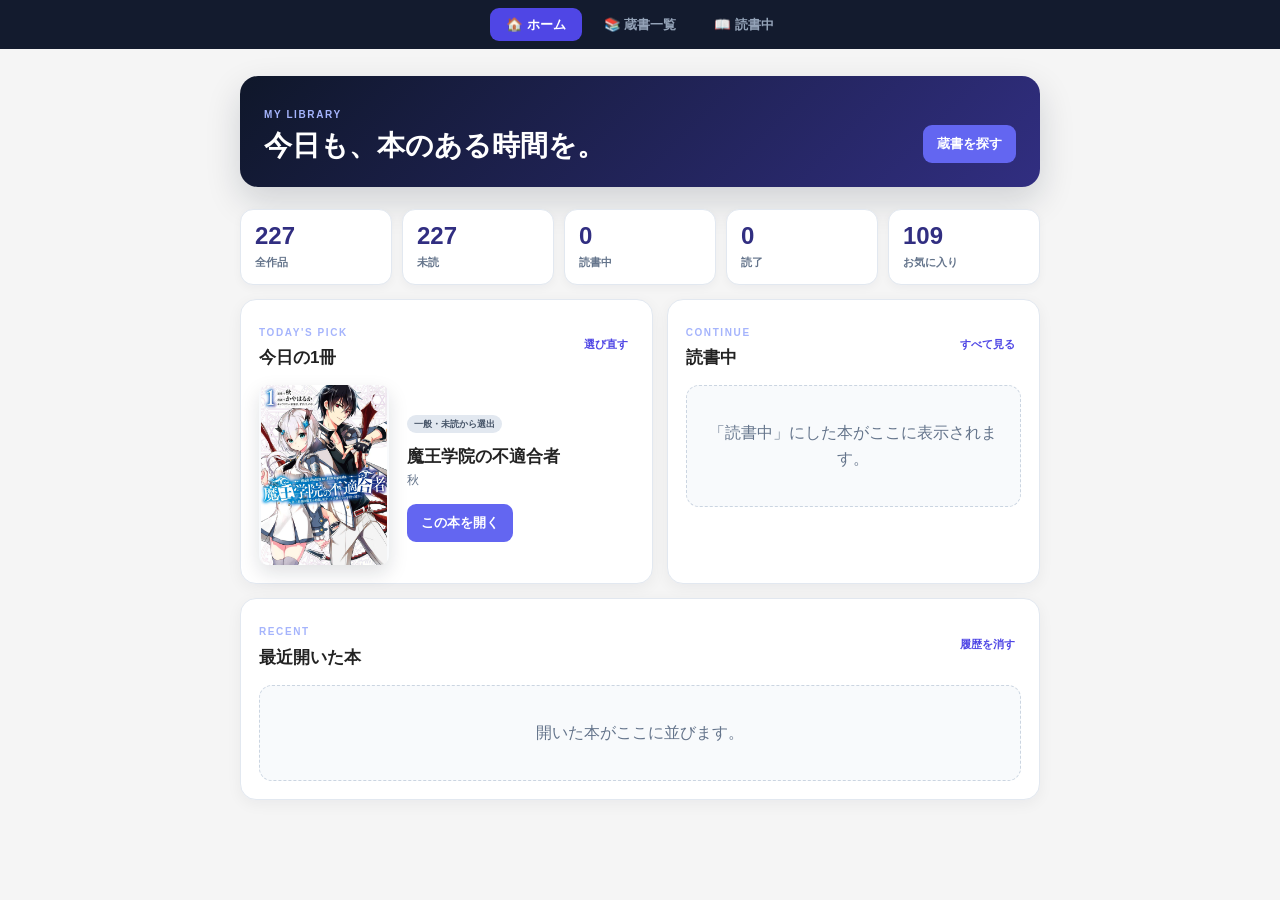
==== index.html @ 9165933e "2026年8月25日 17:43" ====
<!DOCTYPE html>
<html lang="ja">
<head>
    <meta charset="UTF-8">
    <meta name="viewport" content="width=device-width, initial-scale=1.0">
    <title>書籍マネージャー</title>
    
    <link rel="stylesheet" href="style.css?v=3.0.2">
    <script src="script.js?v=3.0.1" defer></script>
    
    <style>
        /* 詳細画面が表示されているときは、検索ボタンを隠す */
        /* 詳細画面が表示されている時はボタンを隠す */
        #detail-view[style*="display: block"] ~ #btn-trigger-search {
            display: none !important;
        }

        /* 手動開閉用のヘッダースタイル */
        #main-header {
            position: sticky;
            top: 0;
            z-index: 100;
            transition: transform 0.3s ease, opacity 0.3s ease;
            transform: translateY(0);
            opacity: 1;
        }
        #main-header.panel-hide {
            transform: translateY(-100%);
            opacity: 0;
            pointer-events: none;
        }

        /* 検索を開くための浮遊ボタン */
        #btn-trigger-search {
            position: fixed;
            bottom: 25px;
            right: 25px;
            z-index: 999;
            background: #4f46e5;
            color: white;
            border: none;
            padding: 12px 20px;
            border-radius: 30px;
            box-shadow: 0 4px 15px rgba(0, 0, 0, 0.2);
            cursor: pointer;
            font-weight: bold;
            font-size: 14px;
            display: flex;
            align-items: center;
            gap: 6px;
            transition: background 0.2s, transform 0.2s;
        }
        #btn-trigger-search:hover {
            background: #4338ca;
            transform: scale(1.05);
        }

        .header-toggle-btn {
            background: #334155;
            color: #fff;
            border: none;
            padding: 6px 12px;
            border-radius: 6px;
            cursor: pointer;
            font-size: 13px;
            font-weight: bold;
            height: 32px;
            box-sizing: border-box;
        }
        .header-toggle-btn:hover {
            background: #475569;
        }

        .card-content {
            display: flex;
            align-items: center;
            width: 100%;
            gap: 8px;
        }
        .fav-star-container {
            display: flex;
            align-items: center;
            justify-content: center;
            min-width: 32px;
        }
        .edit-controls-right {
            display: flex;
            flex-direction: column;
            gap: 4px;
            margin-left: auto;
            padding-left: 8px;
        }
        .order-btn {
            background: #4b5563;
            color: white;
            border: none;
            border-radius: 4px;
            width: 32px;
            height: 32px;
            font-size: 12px;
            cursor: pointer;
            display: flex;
            align-items: center;
            justify-content: center;
        }
        .vol-btn {
            background: #4f46e5;
            color: white;
            border: none;
            border-radius: 4px;
            width: 28px;
            height: 28px;
            font-weight: bold;
            cursor: pointer;
            font-size: 16px;
        }

        .edit-form-container {
            background: #f8fafc;
            border: 1px solid #e2e8f0;
            padding: 15px;
            border-radius: 8px;
            margin-top: 15px;
            display: flex;
            flex-direction: column;
            gap: 10px;
        }
        .edit-form-container label {
            font-size: 13px;
            font-weight: bold;
            color: #334155;
        }
        .edit-form-container input, .edit-form-container textarea {
            width: 100%;
            padding: 8px;
            border: 1px solid #cbd5e1;
            border-radius: 6px;
            box-sizing: border-box;
        }
        .edit-form-btns {
            display: flex;
            gap: 10px;
            margin-top: 5px;
        }

        /* メインモード切り替えタブのスタイル（4種類並ぶため最大幅を550pxに拡張） */
        .mode-tab-container {
            display: flex;
            background: #1e293b;
            padding: 3px;
            border-radius: 6px;
            margin-bottom: 12px;
            border: 1px solid #334155;
            max-width: 550px;
            margin-left: auto;
            margin-right: auto;
            gap: 2px;
        }
        .mode-tab-btn {
            flex: 1;
            background: transparent;
            color: #94a3b8;
            border: none;
            padding: 8px 4px;
            border-radius: 4px;
            cursor: pointer;
            font-weight: bold;
            font-size: 12px;
            transition: all 0.2s;
            text-align: center;
            white-space: nowrap;
        }
        .mode-tab-btn.active-all {
            background: #6366f1; /* ✨ 全作品（インディゴ） */
            color: white;
        }

        .mode-tab-btn.active-normal {
            background: #4f46e5;
            color: white;
        }
        .mode-tab-btn.active-syosetu {
            background: #0284c7;
            color: white;
        }
        .mode-tab-btn.active-web {
            background: #16a34a;
            color: white;
        }
        .mode-tab-btn.active-r18 {
            background: #e11d48;
            color: white;
        }

        /* 見出し（タイトル）サイズを少し抑える微調整 */
        .book-title {
            font-size: 15px !important;
            font-weight: bold;
            color: #1e293b;
            margin-bottom: 2px;
        }
        .mini-title {
            font-size: 11.5px !important;
        }
        .compact-filters {
            display: flex;
            flex-wrap: wrap; /* 画面幅が狭い場合は自動で折り返します */
            gap: 6px;
            margin-bottom: 10px;
        }

        .filter-btn {
            background: #e2e8f0;
            color: #475569;
            padding: 5px 10px;
            border-radius: 6px;
            font-size: 12px;
            cursor: pointer;
            white-space: nowrap;
            display: flex;
            align-items: center;
            transition: all 0.2s;
            font-weight: bold;
        }

        .filter-btn input {
            display: none; /* 元のチェックボックスを隠す */
        }

        /* チェックされた時の色 */
        .filter-btn:has(input:checked) {
            background: #4f46e5;
            color: white;
        }

        /* ホバー時の反応 */
        .filter-btn:hover {
            background: #cbd5e1;
        }
        .filter-btn:has(input:checked):hover {
            background: #4338ca;
        }



    </style>
</head>
<body>

<nav id="app-nav" class="app-nav" aria-label="メインメニュー">
    <button type="button" data-page="home" onclick="navigateApp('home')">🏠 ホーム</button>
    <button type="button" data-page="library" onclick="navigateApp('library')">📚 蔵書一覧</button>
    <button type="button" data-page="reading" onclick="navigateApp('reading')">📖 読書中</button>
</nav>

<button id="btn-trigger-search" onclick="toggleHeaderPanel()" style="display: none;">
    🔍 検索・フィルタを開く
</button>

<header id="main-header">
    <div class="header-topline">
        <h1>📚 書籍マネージャー</h1>
        <div class="header-actions">
            <button id="logout-btn" onclick="logoutR18()" style="display:none;">ログアウト</button>
            <button class="header-toggle-btn" onclick="toggleHeaderPanel()" aria-label="検索欄を隠す">▲</button>
        </div>
    </div>

    <div class="mode-tab-container" id="mode-tabs" aria-label="本の種類">
        <button class="mode-tab-btn active-all" id="tab-mode-all" onclick="switchContentMode('all')">🌐 全件</button>
        <button class="mode-tab-btn" id="tab-mode-normal" onclick="switchContentMode('normal')">📗 通常</button>
        <button class="mode-tab-btn" id="tab-mode-syosetu" onclick="switchContentMode('syosetu')">📘 小説</button>
        <button class="mode-tab-btn" id="tab-mode-web" onclick="switchContentMode('web')">📙 Web</button>
        <button class="mode-tab-btn" id="tab-mode-r18" onclick="switchContentMode('r18')" style="display:none;">🔞 R18</button>
    </div>

    <div class="search-toolbar">
        <div class="search-box-wrap">
            <span aria-hidden="true">🔎</span>
            <input type="search" id="search" placeholder="タイトル・作者・出版社・ジャンルで検索" autocomplete="off">
            <button id="clear-search" type="button" onclick="clearSearchKeyword()" aria-label="検索語を消す">×</button>
        </div>
        <button id="advanced-toggle" class="advanced-toggle" type="button" onclick="toggleAdvancedFilters()" aria-expanded="false" aria-controls="advanced-filters">詳細検索 <span>⌄</span></button>
    </div>

    <div id="active-filter-chips" class="active-filter-chips" aria-live="polite"></div>

    <section id="advanced-filters" class="advanced-filters" hidden>
        <div class="filter-grid">
            <fieldset>
                <legend>出版社 <span class="legend-note">複数選択可</span></legend>
                <div id="publisher-options" class="checkbox-options"></div>
            </fieldset>
            <fieldset>
                <legend>ジャンル <span class="legend-note">複数選択可</span></legend>
                <div class="logic-switch" role="group" aria-label="ジャンル条件">
                    <button type="button" class="active" data-genre-logic="or">いずれか</button>
                    <button type="button" data-genre-logic="and">すべて</button>
                </div>
                <div id="genre-options" class="checkbox-options"></div>
            </fieldset>
            <fieldset>
                <legend>除外する作品</legend>
                <div class="checkbox-options compact">
                    <label><input type="checkbox" id="exclude-depress">鬱</label>
                    <label><input type="checkbox" id="exclude-short">短編・読切</label>
                    <label><input type="checkbox" id="exclude-unfinished">未完・未完結</label>
                </div>
            </fieldset>
            <fieldset>
                <legend>読書状態</legend>
                <div class="segmented" id="read-status-filter" role="group" aria-label="読書状態">
                    <button type="button" class="active" data-status="all">すべて</button>
                    <button type="button" data-status="unread">未読</button>
                    <button type="button" data-status="reading">読書中</button>
                    <button type="button" data-status="finished">読了</button>
                </div>
            </fieldset>
            <fieldset>
                <legend>その他</legend>
                <div class="checkbox-options compact">
                    <label><input type="checkbox" id="favorite-only">お気に入りのみ</label>
                    <label><input type="checkbox" id="pdf-only">本文あり</label>
                    <label><input type="checkbox" id="info-only">作品URLあり</label>
                    <label><input type="checkbox" id="complete-only">全巻所持</label>
                    <label><input type="checkbox" id="search-summary">あらすじも検索</label>
                </div>
            </fieldset>
            <fieldset>
                <legend>並び替え</legend>
                <select id="sortFilter">
                    <option value="default">標準</option>
                    <option value="title">作品名順</option>
                    <option value="author">作者順</option>
                    <option value="favorite">お気に入り順</option>
                    <option value="progress">収集率が高い順</option>
                    <option value="progress-asc">収集率が低い順</option>
                    <option value="volumes">巻数が多い順</option>
                </select>
            </fieldset>
        </div>
        <div class="advanced-footer">
            <button type="button" class="reset-filter-btn" onclick="resetAdvancedFilters()">条件をリセット</button>
            <div class="view-mode-btns">
                <button onclick="changeMainView('list')" id="btn-list-view" class="active">一覧</button>
                <button onclick="changeMainView('slide')" id="btn-slide-view">スライド</button>
                <button onclick="changeMainView('grid')" id="btn-grid-view">表紙</button>
            </div>
            <label id="edit-mode-label"><input type="checkbox" id="editModeToggle" onchange="toggleEditModeUi()"> 🛠️ 編集</label>
        </div>
        <div class="admin-link-row"><a href="#admin" id="link-admin-view">⚙️ 新規書籍の追加・エクスポート</a></div>
    </section>
</header>

<main>
    <section id="home-view" class="app-page" style="display:none;">
        <div class="page-heading">
            <div><span class="eyebrow">MY LIBRARY</span><h2>今日も、本のある時間を。</h2></div>
            <button type="button" class="primary-btn" onclick="navigateApp('library')">蔵書を探す</button>
        </div>
        <div id="dashboard-stats" class="dashboard-stats"></div>
        <div class="home-grid">
            <section class="home-panel daily-panel">
                <div class="section-heading"><div><span class="eyebrow">TODAY'S PICK</span><h3>今日の1冊</h3></div><button type="button" onclick="rerollDailyPick()">選び直す</button></div>
                <div id="daily-pick-scope" class="daily-pick-scope" hidden>
                    <button type="button" data-daily-scope="general" onclick="setDailyPickScope('general')">一般</button>
                    <button type="button" data-daily-scope="r18" onclick="setDailyPickScope('r18')">R18</button>
                </div>
                <div id="daily-pick"></div>
            </section>
            <section class="home-panel">
                <div class="section-heading"><div><span class="eyebrow">CONTINUE</span><h3>読書中</h3></div><button type="button" onclick="navigateApp('reading')">すべて見る</button></div>
                <div id="home-reading-list" class="home-book-list"></div>
            </section>
        </div>
        <section class="home-panel recent-panel">
            <div class="section-heading"><div><span class="eyebrow">RECENT</span><h3>最近開いた本</h3></div><button type="button" onclick="clearRecentBooks()">履歴を消す</button></div>
            <div id="recent-books" class="recent-books"></div>
        </section>
    </section>

    <section id="reading-view" class="app-page" style="display:none;">
        <div class="page-heading">
            <div><span class="eyebrow">NOW READING</span><h2>読書中の本</h2><p>続きを読みたい作品をまとめています。</p></div>
            <button type="button" class="secondary-btn" onclick="navigateApp('library')">蔵書一覧へ</button>
        </div>
        <div id="reading-page-list" class="reading-page-list"></div>
    </section>

    <div id="list-view">
        <div id="summary"></div>
        <div id="book-list"></div>
    </div>

    <div id="slide-view" style="display: none;">
        <div id="genre-rows-container"></div>
    </div>

    <div id="grid-view" style="display: none;">
        <div id="book-grid" class="book-grid"></div>
    </div>

    <div id="detail-view" style="display: none;">
        <button class="back-btn" onclick="goBack()">← 一覧に戻る</button>
        <div id="detail-content"></div>
    </div>

    <div id="admin-view" style="display: none; background: #fff; padding: 25px; border-radius: 15px; box-shadow: 0 4px 15px rgba(0,0,0,0.05); margin-top: 10px; color: #222;">
        <button class="back-btn" onclick="goBack()">← マネージャーに戻る</button>
        
        <h2 style="margin-top: 10px; font-size: 20px; border-bottom: 2px solid #4f46e5; padding-bottom: 8px;">⚙️ ローカルデータ管理・エクスポート</h2>
        
        <div style="background: #eef2ff; border: 1px solid #c7d2fe; padding: 15px; border-radius: 8px; margin-bottom: 25px; font-size: 14px;">
            <h3 style="margin: 0 0 10px 0; font-size: 15px; color: #4f46e5;">📋 GitHubへの反映手順</h3>
            <p style="margin: 0 0 12px 0; color: #374151; line-height: 1.4;">
                ここで追加・並び替えた最新データをGitHubに保存します。<br>
                下のボタンを押して、最新の JSON ファイルを直接ダウンロードするか、クリップボードにコピーしてください。
            </p>
            <button type="button" onclick="downloadJsonFile()" style="padding: 10px 16px; background: #10b981; color: white; border: none; border-radius: 6px; font-weight: bold; cursor: pointer;">
                📥 最新の JSON をダウンロードする
            </button>
            <button type="button" onclick="copyJsonToClipboard()" style="padding: 10px 16px; background: #4f46e5; color: white; border: none; border-radius: 6px; font-weight: bold; cursor: pointer; margin-left: 10px;">
                📋 テキストとして一発コピーする
            </button>
            <button type="button" onclick="clearLocalChanges()" style="padding: 10px 16px; background: #ef4444; color: white; border: none; border-radius: 6px; font-weight: bold; cursor: pointer; margin-left:10px;">
                ⚠️ ローカルの変更をリセット
            </button>
        </div>

        <h3 style="font-size: 16px; margin-bottom: 12px; color: #1e293b;">📝 新しい作品の追加</h3>
        <form id="add-book-form" style="display: flex; flex-direction: column; gap: 12px; max-width: 500px;">
            <div>
                <label style="display:block; font-size:13px; font-weight:bold; margin-bottom:4px;">タイトル *</label>
                <input type="text" id="new-title" required style="width:100%; padding:8px; border:1px solid #cbd5e1; border-radius:6px; box-sizing: border-box;">
            </div>
            <div style="display: flex; gap: 10px;">
                <div style="flex: 1;">
                    <label style="display:block; font-size:13px; font-weight:bold; margin-bottom:4px;">作者</label>
                    <input type="text" id="new-author" style="width:100%; padding:8px; border:1px solid #cbd5e1; border-radius:6px; box-sizing: border-box;">
                </div>
                <div style="flex: 1;">
                    <label style="display:block; font-size:13px; font-weight:bold; margin-bottom:4px;">イラストレーター</label>
                    <input type="text" id="new-illustrator" style="width:100%; padding:8px; border:1px solid #cbd5e1; border-radius:6px; box-sizing: border-box;">
                </div>
            </div>
            <div style="display: flex; gap: 10px;">
                <div style="flex: 1;">
                    <label style="display:block; font-size:13px; font-weight:bold; margin-bottom:4px;">レーベル・出版社</label>
                    <input type="text" id="new-publisher" placeholder="例: カクヨム, 新潮社, 集英社" style="width:100%; padding:8px; border:1px solid #cbd5e1; border-radius:6px; box-sizing: border-box;">
                </div>
                <div style="flex: 1;">
                    <label style="display:block; font-size:13px; font-weight:bold; margin-bottom:4px;">ジャンル (スラッシュ区切り)</label>
                    <input type="text" id="new-genre" placeholder="例: 推理/小説" style="width:100%; padding:8px; border:1px solid #cbd5e1; border-radius:6px; box-sizing: border-box;">
                </div>
            </div>
            <div style="display: flex; gap: 10px;">
                <div style="flex: 1;">
                    <label style="display:block; font-size:13px; font-weight:bold; margin-bottom:4px;">既刊・所持巻数 (カンマ区切り)</label>
                    <input type="text" id="new-owned" placeholder="例: 1, 2, 3" style="width:100%; padding:8px; border:1px solid #cbd5e1; border-radius:6px; box-sizing: border-box;">
                </div>
                <div style="flex: 1;">
                    <label style="display:block; font-size:13px; font-weight:bold; margin-bottom:4px;">総巻数</label>
                    <input type="number" id="new-total" value="1" min="1" style="width:100%; padding:8px; border:1px solid #cbd5e1; border-radius:6px; box-sizing: border-box;">
                </div>
            </div>
            <div>
                <label style="display:block; font-size:13px; font-weight:bold; margin-bottom:4px;">画像ファイルパス</label>
                <input type="text" id="new-image" placeholder="例: images/cover.jpg" style="width:100%; padding:8px; border:1px solid #cbd5e1; border-radius:6px; box-sizing: border-box;">
            </div>
            <div>
                <label style="display:block; font-size:13px; font-weight:bold; margin-bottom:4px;">あらすじ</label>
                <textarea id="new-summary" rows="3" style="width:100%; padding:8px; border:1px solid #cbd5e1; border-radius:6px; font-family:sans-serif; box-sizing: border-box;"></textarea>
            </div>
            <div>
                <label style="display:block; font-size:13px; font-weight:bold; margin-bottom:4px;">PDF/TXTのURLパス</label>
                <input type="text" id="new-pdf" placeholder="例: pdfs/filename.txt" style="width:100%; padding:8px; border:1px solid #cbd5e1; border-radius:6px; box-sizing: border-box;">
            </div>
            <div>
                <label style="display:block; font-size:13px; font-weight:bold; margin-bottom:4px;">作品の公式URL</label>
                <input type="text" id="new-info" placeholder="例: https://..." style="width:100%; padding:8px; border:1px solid #cbd5e1; border-radius:6px; box-sizing: border-box;">
            </div>
            
            <div style="display: flex; gap: 20px; margin: 5px 0;">
                <label style="display: flex; align-items: center; gap: 6px; cursor: pointer;">
                    <input type="checkbox" id="new-depress"> 鬱展開属性を付与
                </label>
                <label style="display: flex; align-items: center; gap: 6px; cursor: pointer;">
                    <input type="checkbox" id="new-favorite"> 最初からお気に入りに登録
                </label>
            </div>

            <button type="button" onclick="addNewBookLocal()" style="padding: 12px; background: #10b981; color: white; border: none; border-radius: 8px; font-weight: bold; cursor: pointer;">
                ➕ このブラウザのリストに直接追加する
            </button>
        </form>
    </div>
</main>

</body>
</html>
---- style.css ----
/* ============================================================
   基本設定・レイアウト
   ============================================================ */
body { 
    margin: 0; 
    font-family: sans-serif; 
    background: #f5f5f5; 
    color: #222; 
    line-height: 1.6; 
}

main { 
    max-width: 800px; 
    margin: auto; 
    padding: 15px; 
}

/* ============================================================
   ヘッダー・ナビゲーション
   ============================================================ */
header { 
    background: #222; 
    color: #fff; 
    padding: 20px 15px; 
    text-align: center; 
    position: sticky; 
    top: 0; 
    z-index: 100; 
    box-shadow: 0 2px 10px rgba(0,0,0,0.3);
}

header h1 { 
    font-size: 20px; 
    margin: 0 0 15px 0; 
}

#search {
    width: 95%;
    max-width: 420px;
    padding: 12px;
    border-radius: 8px;
    border: none;
    font-size: 16px; 
    margin-bottom: 15px;
}

.header-controls {
    display: flex;
    justify-content: space-between;
    align-items: center;
    max-width: 500px;
    margin: 0 auto 15px auto;
}

.safe-mode-area {
    display: flex;
    align-items: center;
}

.safe-mode-area label {
    cursor: pointer;
    background: #333;
    padding: 5px 12px;
    border-radius: 20px;
    border: 1px solid #444;
    display: flex;
    align-items: center;
    gap: 8px;
    font-size: 12px;
    transition: background 0.2s;
}

.view-mode-btns {
    display: flex;
    gap: 5px;
}

.view-mode-btns button {
    background: #444;
    color: #ccc;
    border: none;
    padding: 6px 12px;
    border-radius: 4px;
    cursor: pointer;
    font-size: 12px;
}

.view-mode-btns button.active {
    background: #4f46e5;
    color: #fff;
}

/* フィルター群 */
.select-row {
    display: flex;
    flex-wrap: wrap;
    justify-content: center;
    gap: 8px;
    max-width: 500px;
    margin: 0 auto;
}

.select-row select { 
    padding: 8px 10px; 
    border-radius: 6px; 
    border: none; 
    font-size: 13px; 
    background: #fff;
    color: #222;
    flex: 1 1 30%; 
    min-width: 100px;
}

/* ============================================================
   一覧カード表示（List View）
   ============================================================ */
.book-card { 
    background: #fff; 
    border-radius: 12px; 
    padding: 15px; 
    margin-bottom: 15px; 
    box-shadow: 0 2px 5px rgba(0,0,0,0.08); 
    cursor: pointer; 
}

.card-content { 
    display: flex; 
    gap: 15px; 
    align-items: flex-start; 
    width: 100%;
}

.vol-text {
    font-size: 10px !important; /* ここでサイズを小さく調整してください */
    color: #666 !important;
}

.book-cover { 
    width: 80px;         /* 幅を固定 */
    height: 110px;       /* 高さを固定 */
    object-fit: cover;   /* 画像が歪まないようにトリミング */
    border-radius: 4px; 
    background: #eee; 
    flex-shrink: 0;      /* ✨ これが重要：絶対に縮まないようにする */
    display: block;      /* 隙間対策 */
}

.book-info {
    flex: 1;             /* 残りのスペースを埋める */
    min-width: 0;        /* ✨ これが重要：親の幅を超えて中身が勝手に広がらないようにする */
    padding-left: 10px;
}

.meta { 
    font-size: 10px; 
    color: #666; 
}

.tag { 
    display: inline-block; 
    background: #eef2ff; 
    color: #4f46e5; 
    padding: 2px 8px; 
    border-radius: 6px; 
    font-size: 11px; 
    margin-top: 5px; 
}

.progress-container { 
    margin-top: 10px; 
}

.progress {
    width: 100%;           /* これが重要！親要素いっぱいに広げる */
    height: 8px;           /* バーの太さ */
    background-color: #e5e7eb; /* グレーの背景（未達成部分） */
    border-radius: 4px;
    overflow: hidden;      /* 中のバーがはみ出さないようにする */
    margin-top: 4px;
}

.bar {
    height: 100%;
    background-color: #4f46e5; /* 進捗の色（インディゴブルー） */
    transition: width 0.3s ease; /* 長さが変わる時に滑らかにする */
}
.progress-container {
    width: 100%;           /* コンテナ自体も横いっぱいに使う */
    margin-top: 8px;
}
/* ============================================================
   ジャンル別横スクロール表示（Simple View）
   ============================================================ */
/* ジャンルごとの行 */
.genre-row {
    margin-bottom: 25px;
}

/* ジャンル名のヘッダー：白背景にアクセント */
.genre-header {
    padding: 10px 15px;
}

.genre-header h3 { 
    margin: 0; 
    font-size: 18px; 
    font-weight: bold;
    color: #111;
    border-left: 4px solid #4f46e5;
    padding-left: 10px;
}

/* 横スクロールを実現するコンテナ */
.horizontal-scroll {
    display: flex;
    overflow-x: auto;
    gap: 12px;
    padding: 5px 15px 15px 15px;
    scroll-behavior: smooth;
    -webkit-overflow-scrolling: touch;
}

/* スクロールバーのデザイン */
.horizontal-scroll::-webkit-scrollbar { height: 4px; }
.horizontal-scroll::-webkit-scrollbar-thumb { background: #e0e0e0; border-radius: 10px; }

/* 作品カード */
.mini-card {
    flex: 0 0 100px;
    cursor: pointer;
}

.mini-card img {
    width: 100%;
    aspect-ratio: 3 / 4;
    object-fit: contain;
    border-radius: 6px;
    box-shadow: 0 2px 5px rgba(0,0,0,0.1);
}


.mini-title {
    font-size: 11px;
    margin-top: 6px;
    color: #333;
    display: -webkit-box;
    -webkit-box-orient: vertical;
    -webkit-line-clamp: 2; /* 2行で省略 */
    line-clamp: 2;
    overflow: hidden;
}
/* ============================================================
   詳細表示（Detail View）
   ============================================================ */
.detail-container { 
    display: flex; 
    gap: 25px; 
    background: #fff; 
    padding: 25px; 
    border-radius: 15px; 
}

.detail-cover { 
    width: 100%; 
    max-width: 240px; 
    /* 240:340 の比率をあらかじめ確保する */
    aspect-ratio: 240 / 340; 
    object-fit: cover; /* または contain */
    border-radius: 8px; 
    box-shadow: 0 8px 20px rgba(0,0,0,0.15);
    background-color: #f3f4f6; /* 読み込み中にグレーを表示 */
}

.summary-section {
    margin: 20px 0;
    padding: 15px;
    background: #fcfcfc;
    border-left: 4px solid #4f46e5;
}

.back-btn { 
    padding: 10px 20px; 
    margin-bottom: 20px; 
    cursor: pointer; 
    border-radius: 8px; 
    border: 1px solid #ddd; 
    background: #fff; 
}

/* ============================================================
   スマホ対応（Media Queries）
   ============================================================ */
@media (max-width: 600px) {
    .header-controls { 
        flex-direction: column; 
        gap: 10px; 
    }
    
    .select-row select { 
        flex: 1 1 45%; 
    }
    
    #sortFilter { 
        flex: 1 1 100%; 
        margin-top: 8px; 
    }

    .detail-container { 
        flex-direction: column; 
        align-items: center; 
        text-align: center; 
    }

    .slide-header { 
        height: 160px; 
    }

    .mini-card {
        flex: 0 0 90px;
    }
}

/* allモード時に編集系ボタンを無効化するスタイル */
body.all-mode .edit-controls-right,
body.all-mode .vol-btn {
    pointer-events: none;
    opacity: 0.5;
    cursor: not-allowed;
}

/* 編集モードトグルボタンの無効化（allモード時） */
body.all-mode #edit-mode-label {
    opacity: 0.3;
    pointer-events: none;
    filter: grayscale(1);
}

/* R18タブをデフォルトで隠す */
#tab-mode-r18 {
    display: none;
}




.header-controls {
    display: flex;
    justify-content: center;
    align-items: center;
    gap: 40px; /* この値で2つの間隔を調整 */
    margin: 10px auto;
    width: fit-content; /* ←これが重要 */
}

.compact-filters {
    display: flex;
    gap: 6px;
    margin: 0;
}

.view-mode-btns {
    display: flex;
    gap: 5px;
    margin-left: 0;
}

.detail-title {
    font-size: 14px !important;
}
.summary-text {
    font-size: 12px !important;
}

/* ============================================================
   検索UI v2
   ============================================================ */
:root {
    --ink: #f8fafc;
    --muted: #94a3b8;
    --panel: #111827;
    --panel-2: #1e293b;
    --accent: #6366f1;
    --accent-soft: #e0e7ff;
}

#main-header {
    padding: 10px 16px 12px;
    text-align: left;
    background: rgba(15, 23, 42, .97);
    backdrop-filter: blur(12px);
}

.header-topline, .search-toolbar, .advanced-filters, #active-filter-chips {
    max-width: 900px;
    margin-left: auto;
    margin-right: auto;
}

.header-topline { display:flex; justify-content:space-between; align-items:center; margin-bottom:8px; }
.header-topline h1 { margin:0; font-size:17px; }
.header-actions { display:flex; gap:6px; }
.header-actions button { color:#fff; background:#334155; border:0; border-radius:7px; padding:7px 10px; cursor:pointer; }

.mode-tab-container { max-width:900px; margin-bottom:8px; }
.search-toolbar { display:grid; grid-template-columns:minmax(0, 1fr) auto; gap:8px; }
.search-box-wrap { display:flex; align-items:center; gap:8px; background:#fff; color:#64748b; border-radius:10px; padding:0 10px; box-shadow:0 0 0 1px rgba(255,255,255,.08); }
.search-box-wrap:focus-within { box-shadow:0 0 0 3px rgba(99,102,241,.45); }
.search-box-wrap #search { width:100%; max-width:none; margin:0; padding:10px 0; border:0; border-radius:0; outline:0; font-size:15px; }
#clear-search { border:0; background:transparent; color:#64748b; font-size:20px; cursor:pointer; padding:3px 6px; }
.advanced-toggle { border:1px solid #475569; color:#e2e8f0; background:#1e293b; border-radius:10px; padding:0 14px; font-weight:700; cursor:pointer; white-space:nowrap; }
.advanced-toggle span { display:inline-block; transition:transform .2s; }
.advanced-toggle.open span { transform:rotate(180deg); }

.advanced-filters { margin-top:10px; padding:14px; border:1px solid #334155; border-radius:12px; background:#0f172a; }
.advanced-filters[hidden] { display:none; }
.filter-grid { display:grid; grid-template-columns:repeat(3, minmax(0,1fr)); gap:10px; }
.filter-grid fieldset { min-width:0; margin:0; border:1px solid #334155; border-radius:10px; padding:10px; background:#111827; }
.filter-grid legend { padding:0 5px; font-size:13px; font-weight:800; color:#f8fafc; }
.legend-note { color:#94a3b8; font-size:10px; font-weight:400; }
.checkbox-options { display:flex; flex-wrap:wrap; gap:6px; max-height:122px; overflow:auto; padding:2px; }
.checkbox-options label { display:flex; align-items:center; gap:5px; padding:5px 8px; background:#1e293b; border:1px solid #334155; border-radius:7px; color:#cbd5e1; font-size:11px; cursor:pointer; }
.checkbox-options label:has(input:checked) { color:#fff; background:#4f46e5; border-color:#818cf8; }
.checkbox-options input { accent-color:#818cf8; }
.checkbox-options.compact { max-height:none; }
.logic-switch, .segmented { display:flex; gap:3px; margin:0 0 8px; padding:3px; border-radius:8px; background:#1e293b; }
.logic-switch button, .segmented button { flex:1; border:0; border-radius:6px; padding:6px 8px; color:#94a3b8; background:transparent; font-size:11px; font-weight:700; cursor:pointer; white-space:nowrap; }
.logic-switch button.active, .segmented button.active { color:#fff; background:#6366f1; }
.filter-grid select { width:100%; padding:9px; border:1px solid #475569; border-radius:8px; background:#fff; }
.advanced-footer { display:flex; align-items:center; gap:10px; margin-top:12px; }
.reset-filter-btn { border:1px solid #475569; color:#cbd5e1; background:transparent; border-radius:8px; padding:8px 11px; cursor:pointer; }
.advanced-footer .view-mode-btns { margin-left:auto; }
#edit-mode-label { display:inline-flex; align-items:center; height:34px; padding:0 10px; border:1px solid #475569; border-radius:7px; color:#cbd5e1; font-size:12px; cursor:pointer; }
.admin-link-row { text-align:right; margin-top:10px; font-size:12px; }
.admin-link-row a { color:#a5b4fc; text-decoration:none; font-weight:700; }

.active-filter-chips { display:flex; flex-wrap:wrap; gap:5px; margin-top:7px; }
.active-filter-chips:empty { display:none; }
.active-filter-chips button { border:1px solid #818cf8; border-radius:999px; padding:3px 8px; color:#e0e7ff; background:#312e81; font-size:10px; cursor:pointer; }

.reading-status-card { margin-top:16px; padding:12px; background:#f8fafc; border:1px solid #e2e8f0; border-radius:10px; }
.reading-status-card .segmented { margin:8px 0 5px; }
.reading-status-card small { color:#64748b; }
.related-editions { margin-top:15px; padding:18px; border-radius:12px; background:#fff; }
.related-editions:empty { display:none; }
.related-editions h3 { margin:0 0 2px; font-size:16px; }
.related-editions > p { margin:0 0 10px; color:#64748b; font-size:12px; }
.related-edition-list { display:grid; gap:7px; }
.related-edition-list button { display:flex; flex-direction:column; align-items:flex-start; gap:2px; padding:10px 12px; border:1px solid #c7d2fe; border-radius:8px; background:#eef2ff; color:#1e293b; text-align:left; cursor:pointer; }
.related-edition-list button:hover { border-color:#6366f1; }
.related-edition-list span { font-size:11px; color:#64748b; }

@media (max-width: 760px) {
    #main-header { padding:8px 10px 10px; }
    .header-topline h1 { font-size:15px; }
    .mode-tab-btn { padding:7px 2px; font-size:10px; }
    .search-toolbar { grid-template-columns:minmax(0,1fr) auto; }
    .advanced-toggle { padding:0 10px; font-size:12px; }
    .advanced-filters { max-height:calc(100dvh - 205px); overflow-y:auto; overscroll-behavior:contain; }
    .filter-grid { grid-template-columns:1fr; }
    .checkbox-options { max-height:104px; }
    .advanced-footer { flex-wrap:wrap; }
    .advanced-footer .view-mode-btns { margin-left:0; }
    .admin-link-row { text-align:left; }
}

/* ============================================================
   ライブラリ・ホーム v3
   ============================================================ */
.app-nav {
    position: sticky;
    top: 0;
    z-index: 130;
    display: flex;
    justify-content: center;
    gap: 6px;
    height: 49px;
    box-sizing: border-box;
    padding: 8px 12px;
    background: rgba(15, 23, 42, .98);
    border-bottom: 0;
}
.app-nav button { border:0; border-radius:9px; padding:8px 16px; background:transparent; color:#94a3b8; font-weight:800; cursor:pointer; }
.app-nav button:hover, .app-nav button.active { color:#fff; background:#4f46e5; }
#main-header { top:49px !important; }

.app-page { max-width:1000px; margin:0 auto; }
.page-heading { display:flex; justify-content:space-between; align-items:flex-end; gap:20px; margin:12px 0 22px; padding:24px; border-radius:18px; color:#fff; background:linear-gradient(135deg,#0f172a,#312e81); box-shadow:0 14px 35px rgba(15,23,42,.16); }
.page-heading h2 { margin:2px 0 0; font-size:28px; line-height:1.25; }
.page-heading p { margin:6px 0 0; color:#cbd5e1; font-size:13px; }
.eyebrow { color:#a5b4fc; font-size:10px; font-weight:900; letter-spacing:.16em; }
.primary-btn, .secondary-btn, .empty-state button { border:0; border-radius:9px; padding:10px 14px; font-weight:800; cursor:pointer; }
.primary-btn { color:#fff; background:#6366f1; }
.secondary-btn { color:#1e293b; background:#fff; }

.dashboard-stats { display:grid; grid-template-columns:repeat(5,1fr); gap:10px; margin-bottom:14px; }
.dashboard-stats button { display:flex; flex-direction:column; align-items:flex-start; padding:14px; border:1px solid #e2e8f0; border-radius:13px; background:#fff; cursor:pointer; box-shadow:0 3px 10px rgba(15,23,42,.04); }
.dashboard-stats button:hover { transform:translateY(-2px); border-color:#a5b4fc; }
.dashboard-stats strong { font-size:24px; color:#312e81; line-height:1; }
.dashboard-stats span { margin-top:7px; color:#64748b; font-size:11px; font-weight:700; }

.home-grid { display:grid; grid-template-columns:1.05fr .95fr; gap:14px; }
.home-panel { padding:18px; border:1px solid #e2e8f0; border-radius:16px; background:#fff; box-shadow:0 4px 15px rgba(15,23,42,.05); }
.section-heading { display:flex; align-items:center; justify-content:space-between; gap:10px; margin-bottom:14px; }
.section-heading h3 { margin:1px 0 0; font-size:17px; }
.section-heading > button { border:0; background:transparent; color:#4f46e5; font-size:11px; font-weight:800; cursor:pointer; }
.daily-book { display:grid; grid-template-columns:130px 1fr; gap:18px; align-items:center; }
.daily-book > img { width:130px; height:180px; object-fit:contain; border-radius:9px; background:#f8fafc; box-shadow:0 8px 20px rgba(15,23,42,.13); }
.daily-book h3 { margin:10px 0 3px; font-size:17px; line-height:1.4; }
.daily-book p { margin:0 0 13px; color:#64748b; font-size:12px; }
.daily-pick-scope { display:inline-flex; gap:3px; margin:-4px 0 12px; padding:3px; border-radius:8px; background:#e2e8f0; }
.daily-pick-scope[hidden] { display:none; }
.daily-pick-scope button { border:0; border-radius:6px; padding:5px 12px; color:#64748b; background:transparent; font-size:10px; font-weight:900; cursor:pointer; }
.daily-pick-scope button.active { color:#fff; background:#6366f1; }
.home-book-list { display:grid; gap:8px; }
.shelf-book { display:grid; grid-template-columns:54px minmax(0,1fr); gap:10px; align-items:center; padding:8px; border:1px solid #e2e8f0; border-radius:10px; background:#fff; }
.shelf-book > img { width:54px; height:72px; object-fit:contain; border-radius:5px; background:#f8fafc; }
.shelf-book h3 { margin:0; font-size:12px; line-height:1.35; display:-webkit-box; -webkit-line-clamp:2; -webkit-box-orient:vertical; overflow:hidden; }
.shelf-book p { margin:4px 0 0; color:#64748b; font-size:10px; }
.shelf-actions { display:flex; flex-wrap:wrap; gap:5px; margin-top:8px; }
.shelf-actions button { border:0; border-radius:6px; padding:5px 8px; color:#4338ca; background:#eef2ff; font-size:10px; font-weight:800; cursor:pointer; }
.recent-panel { margin-top:14px; }
.recent-books { display:grid; grid-template-columns:repeat(6,minmax(0,1fr)); gap:10px; overflow-x:auto; }
.recent-books > button { min-width:0; border:0; padding:0; background:transparent; text-align:left; cursor:pointer; }
.recent-books img { width:100%; aspect-ratio:3/4; object-fit:contain; border-radius:8px; background:#f8fafc; }
.recent-books strong, .recent-books span { display:block; overflow:hidden; white-space:nowrap; text-overflow:ellipsis; }
.recent-books strong { margin-top:6px; color:#1e293b; font-size:11px; }
.recent-books span { color:#64748b; font-size:9px; }

.reading-page-list { display:grid; grid-template-columns:repeat(2,minmax(0,1fr)); gap:10px; }
.reading-page-list .shelf-book { grid-template-columns:76px minmax(0,1fr); padding:12px; }
.reading-page-list .shelf-book > img { width:76px; height:104px; }
.reading-page-list .shelf-book h3 { font-size:14px; }
.empty-state { grid-column:1/-1; padding:35px; border:1px dashed #cbd5e1; border-radius:13px; color:#64748b; background:#f8fafc; text-align:center; }
.empty-state.small { padding:18px; }

.book-grid { display:grid; grid-template-columns:repeat(auto-fill,minmax(135px,1fr)); gap:16px; }
.grid-book { min-width:0; cursor:pointer; }
.grid-cover-wrap { position:relative; aspect-ratio:3/4; padding:7px; border-radius:11px; background:#fff; box-shadow:0 5px 16px rgba(15,23,42,.1); }
.grid-cover-wrap img { width:100%; height:100%; object-fit:contain; border-radius:7px; }
.grid-book h3 { margin:8px 2px 2px; font-size:12px; line-height:1.4; display:-webkit-box; -webkit-line-clamp:2; -webkit-box-orient:vertical; overflow:hidden; }
.grid-book p { margin:0 2px; color:#64748b; font-size:10px; overflow:hidden; white-space:nowrap; text-overflow:ellipsis; }
.grid-cover-wrap .reading-badge { position:absolute; left:9px; bottom:9px; }
.grid-favorite { position:absolute; right:8px; top:7px; filter:drop-shadow(0 1px 2px #fff); }
.reading-badge { display:inline-flex; margin-top:5px; padding:2px 7px; border-radius:999px; font-size:9px; font-weight:900; }
.reading-badge.unread { color:#475569; background:#e2e8f0; }
.reading-badge.reading { color:#9a3412; background:#ffedd5; }
.reading-badge.finished { color:#166534; background:#dcfce7; }
.clickable-meta button, .detail-filter-link { border:0; padding:0; color:inherit; background:transparent; font:inherit; text-decoration:underline; text-decoration-color:#cbd5e1; cursor:pointer; }

@media (max-width:760px) {
    .app-nav { height:46px; justify-content:stretch; padding:6px 8px; background:#0f172a; }
    .app-nav button { flex:1; padding:8px 5px; font-size:11px; }
    #main-header { top:46px !important; margin-top:-1px; }
    .page-heading { align-items:flex-start; margin-top:5px; padding:18px; }
    .page-heading h2 { font-size:21px; }
    .dashboard-stats { grid-template-columns:repeat(5,minmax(68px,1fr)); overflow-x:auto; padding-bottom:4px; }
    .home-grid { grid-template-columns:1fr; }
    .daily-book { grid-template-columns:100px 1fr; gap:13px; }
    .daily-book > img { width:100px; height:140px; }
    .recent-books { grid-template-columns:repeat(6,90px); }
    .reading-page-list { grid-template-columns:1fr; }
    .book-grid { grid-template-columns:repeat(3,minmax(0,1fr)); gap:10px; }
    .view-mode-btns button { padding:6px 9px; }
}
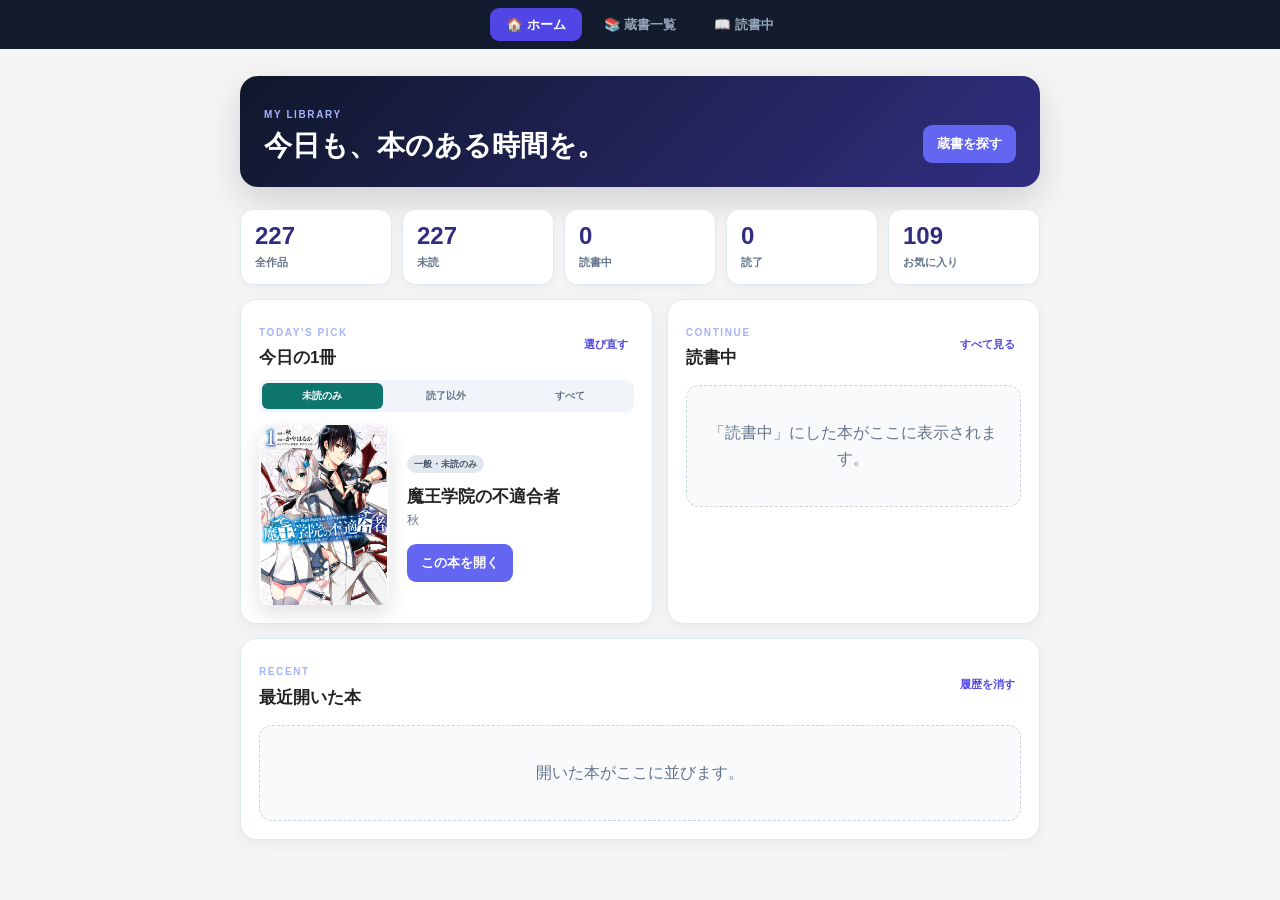
==== commit 074e2a8d: "2026年8月25日 23:07" ====
--- a/index.html
+++ b/index.html
@@ -5,8 +5,8 @@
     <meta name="viewport" content="width=device-width, initial-scale=1.0">
     <title>書籍マネージャー</title>
     
-    <link rel="stylesheet" href="style.css?v=3.0.2">
-    <script src="script.js?v=3.0.1" defer></script>
+    <link rel="stylesheet" href="style.css?v=3.1.0">
+    <script src="script.js?v=3.1.0" defer></script>
     
     <style>
         /* 詳細画面が表示されているときは、検索ボタンを隠す */
@@ -365,6 +365,11 @@
                 <div id="daily-pick-scope" class="daily-pick-scope" hidden>
                     <button type="button" data-daily-scope="general" onclick="setDailyPickScope('general')">一般</button>
                     <button type="button" data-daily-scope="r18" onclick="setDailyPickScope('r18')">R18</button>
+                </div>
+                <div id="daily-status-scope" class="daily-status-scope" aria-label="抽選する読書状態">
+                    <button type="button" data-daily-status="unread" onclick="setDailyStatusScope('unread')">未読のみ</button>
+                    <button type="button" data-daily-status="not-finished" onclick="setDailyStatusScope('not-finished')">読了以外</button>
+                    <button type="button" data-daily-status="all" onclick="setDailyStatusScope('all')">すべて</button>
                 </div>
                 <div id="daily-pick"></div>
             </section>
--- a/style.css
+++ b/style.css
@@ -511,6 +511,9 @@
 .daily-pick-scope[hidden] { display:none; }
 .daily-pick-scope button { border:0; border-radius:6px; padding:5px 12px; color:#64748b; background:transparent; font-size:10px; font-weight:900; cursor:pointer; }
 .daily-pick-scope button.active { color:#fff; background:#6366f1; }
+.daily-status-scope { display:flex; gap:3px; margin:-5px 0 13px; padding:3px; border-radius:8px; background:#f1f5f9; }
+.daily-status-scope button { flex:1; border:0; border-radius:6px; padding:6px 7px; color:#64748b; background:transparent; font-size:10px; font-weight:900; cursor:pointer; }
+.daily-status-scope button.active { color:#fff; background:#0f766e; }
 .home-book-list { display:grid; gap:8px; }
 .shelf-book { display:grid; grid-template-columns:54px minmax(0,1fr); gap:10px; align-items:center; padding:8px; border:1px solid #e2e8f0; border-radius:10px; background:#fff; }
 .shelf-book > img { width:54px; height:72px; object-fit:contain; border-radius:5px; background:#f8fafc; }
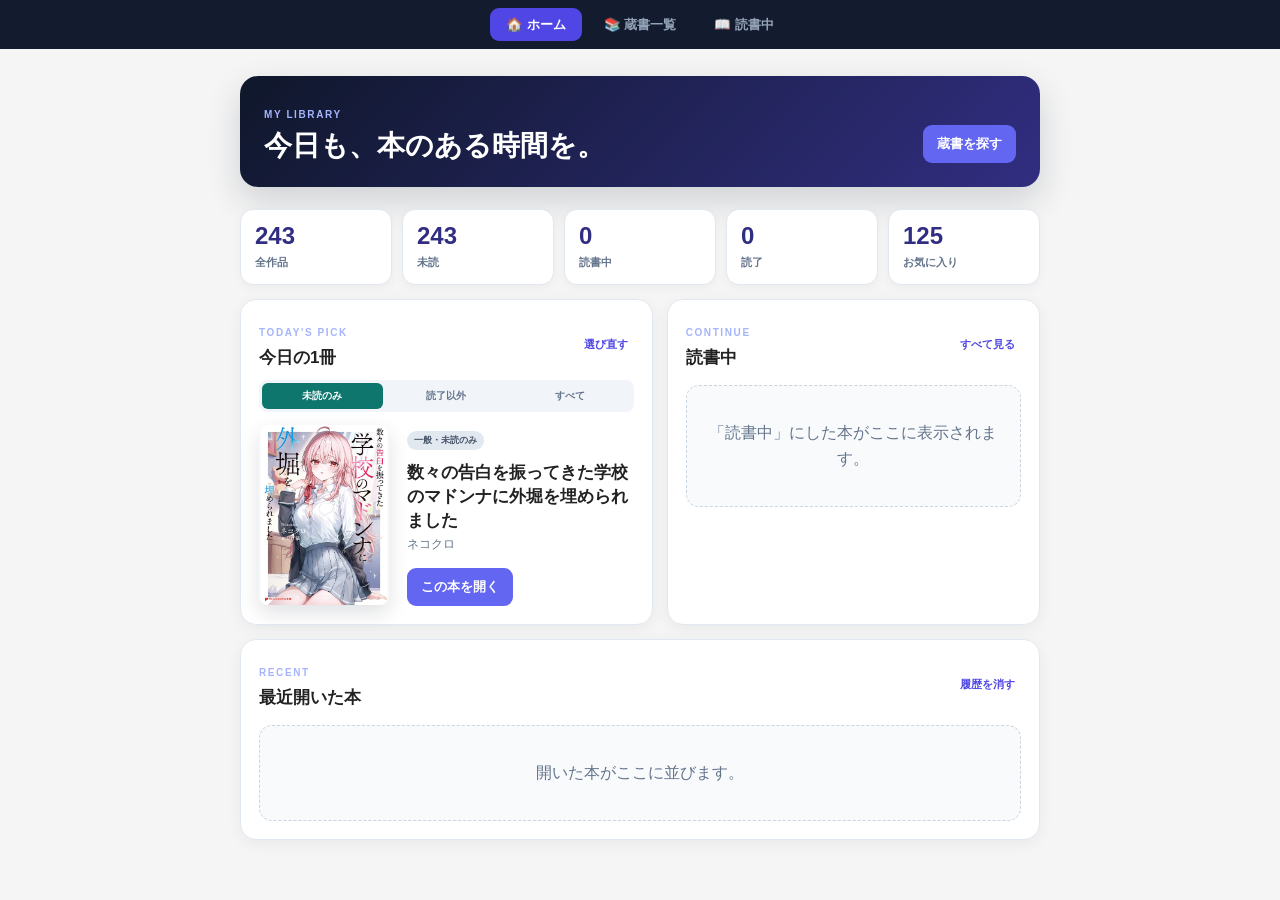
==== commit f9f526ee: "2026年8月29日 11:14" ====
--- a/index.html
+++ b/index.html
@@ -5,8 +5,8 @@
     <meta name="viewport" content="width=device-width, initial-scale=1.0">
     <title>書籍マネージャー</title>
     
-    <link rel="stylesheet" href="style.css?v=3.1.0">
-    <script src="script.js?v=3.1.0" defer></script>
+    <link rel="stylesheet" href="style.css?v=3.2.0">
+    <script src="script.js?v=3.2.0" defer></script>
     
     <style>
         /* 詳細画面が表示されているときは、検索ボタンを隠す */
@@ -458,7 +458,7 @@
                     <input type="text" id="new-genre" placeholder="例: 推理/小説" style="width:100%; padding:8px; border:1px solid #cbd5e1; border-radius:6px; box-sizing: border-box;">
                 </div>
             </div>
-            <div style="display: flex; gap: 10px;">
+            <div id="new-volume-fields" style="display: flex; gap: 10px;">
                 <div style="flex: 1;">
                     <label style="display:block; font-size:13px; font-weight:bold; margin-bottom:4px;">既刊・所持巻数 (カンマ区切り)</label>
                     <input type="text" id="new-owned" placeholder="例: 1, 2, 3" style="width:100%; padding:8px; border:1px solid #cbd5e1; border-radius:6px; box-sizing: border-box;">
@@ -467,6 +467,11 @@
                     <label style="display:block; font-size:13px; font-weight:bold; margin-bottom:4px;">総巻数</label>
                     <input type="number" id="new-total" value="1" min="1" style="width:100%; padding:8px; border:1px solid #cbd5e1; border-radius:6px; box-sizing: border-box;">
                 </div>
+            </div>
+            <div id="new-episode-fields" class="new-episode-fields" style="display:none;">
+                <div><label>公開話数</label><input type="number" id="new-published-episodes" value="0" min="0"></div>
+                <div><label>保存話数</label><input type="number" id="new-saved-episodes" value="0" min="0"></div>
+                <div><label>読了話数</label><input type="number" id="new-read-episodes" value="0" min="0"></div>
             </div>
             <div>
                 <label style="display:block; font-size:13px; font-weight:bold; margin-bottom:4px;">画像ファイルパス</label>
--- a/style.css
+++ b/style.css
@@ -522,12 +522,23 @@
 .shelf-actions { display:flex; flex-wrap:wrap; gap:5px; margin-top:8px; }
 .shelf-actions button { border:0; border-radius:6px; padding:5px 8px; color:#4338ca; background:#eef2ff; font-size:10px; font-weight:800; cursor:pointer; }
 .recent-panel { margin-top:14px; }
-.recent-books { display:grid; grid-template-columns:repeat(6,minmax(0,1fr)); gap:10px; overflow-x:auto; }
-.recent-books > button { min-width:0; border:0; padding:0; background:transparent; text-align:left; cursor:pointer; }
-.recent-books img { width:100%; aspect-ratio:3/4; object-fit:contain; border-radius:8px; background:#f8fafc; }
-.recent-books strong, .recent-books span { display:block; overflow:hidden; white-space:nowrap; text-overflow:ellipsis; }
-.recent-books strong { margin-top:6px; color:#1e293b; font-size:11px; }
-.recent-books span { color:#64748b; font-size:9px; }
+.recent-books { display:grid; grid-template-columns:repeat(2,minmax(0,1fr)); gap:8px; }
+.clickable-shelf { cursor:pointer; transition:border-color .18s, transform .18s, box-shadow .18s; }
+.clickable-shelf:hover { transform:translateY(-1px); border-color:#a5b4fc; box-shadow:0 4px 12px rgba(79,70,229,.08); }
+.shelf-episodes { display:block; margin-top:5px; color:#0f766e; font-size:9px; font-weight:800; }
+
+.episode-summary { display:flex; flex-wrap:wrap; gap:5px; margin-top:8px; }
+.episode-summary span { padding:3px 7px; border-radius:6px; color:#0f766e; background:#ecfdf5; font-size:9px; }
+.episode-summary strong { font-size:11px; }
+.episode-detail h3 { margin:0 0 10px; font-size:15px; }
+.episode-stats { display:grid; grid-template-columns:repeat(3,1fr); gap:7px; margin-bottom:10px; }
+.episode-stats div { display:flex; flex-direction:column; padding:9px; border-radius:8px; background:#f0fdfa; }
+.episode-stats strong { color:#0f766e; font-size:20px; line-height:1.1; }
+.episode-stats span { margin-top:3px; color:#64748b; font-size:9px; }
+.episode-progress-label { margin:6px 0 0; color:#64748b; font-size:10px; }
+.episode-edit-grid, .new-episode-fields { grid-template-columns:repeat(3,minmax(0,1fr)); gap:10px; }
+.episode-edit-grid label, .new-episode-fields label { display:block; margin-bottom:4px; font-size:12px; font-weight:800; color:#334155; }
+.episode-edit-grid input, .new-episode-fields input { width:100%; padding:8px; border:1px solid #cbd5e1; border-radius:6px; box-sizing:border-box; }
 
 .reading-page-list { display:grid; grid-template-columns:repeat(2,minmax(0,1fr)); gap:10px; }
 .reading-page-list .shelf-book { grid-template-columns:76px minmax(0,1fr); padding:12px; }
@@ -560,8 +571,11 @@
     .home-grid { grid-template-columns:1fr; }
     .daily-book { grid-template-columns:100px 1fr; gap:13px; }
     .daily-book > img { width:100px; height:140px; }
-    .recent-books { grid-template-columns:repeat(6,90px); }
+    .recent-books { grid-template-columns:1fr; }
     .reading-page-list { grid-template-columns:1fr; }
     .book-grid { grid-template-columns:repeat(3,minmax(0,1fr)); gap:10px; }
     .view-mode-btns button { padding:6px 9px; }
-}
+    .search-box-wrap #search { font-size:16px; }
+    .advanced-filters input, .advanced-filters select, .edit-form-container input, .edit-form-container textarea, .edit-form-container select, #add-book-form input, #add-book-form textarea, #add-book-form select { font-size:16px; }
+    .episode-edit-grid, .new-episode-fields { grid-template-columns:1fr; }
+}
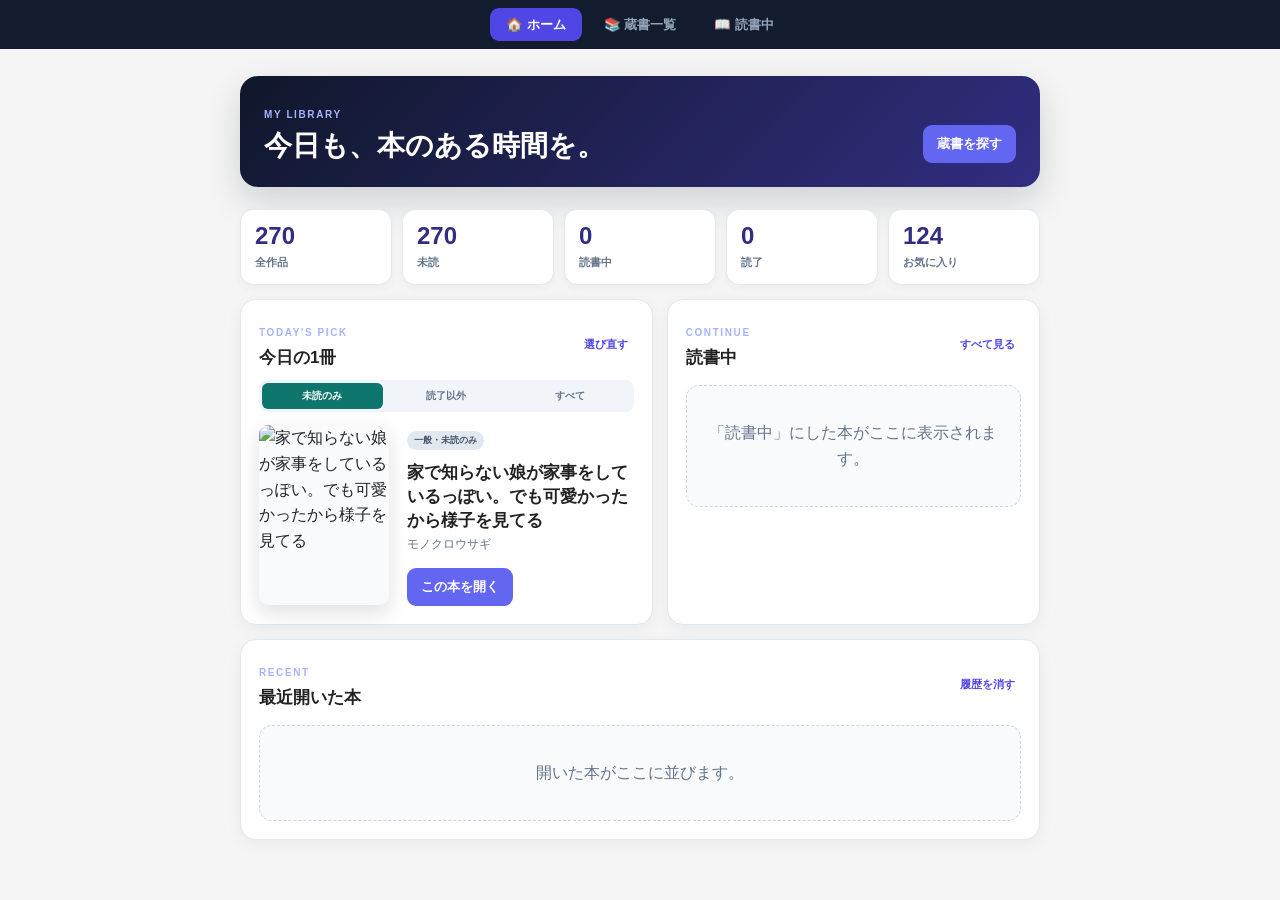
==== commit 1fb225ce: "2026年9月1日 20:03" ====
--- a/index.html
+++ b/index.html
@@ -194,10 +194,25 @@
 
         /* 見出し（タイトル）サイズを少し抑える微調整 */
         .book-title {
-            font-size: 15px !important;
-            font-weight: bold;
+            display: -webkit-box;
+            overflow: hidden;
+            font-size: 14px !important;
+            font-weight: bold;
+            line-height: 1.3;
             color: #1e293b;
             margin-bottom: 2px;
+            min-height: 2.6em;
+            max-height: 2.6em;
+            overflow-wrap: anywhere;
+            -webkit-box-orient: vertical;
+            -webkit-line-clamp: 2;
+            line-clamp: 2;
+        }
+
+        @media (max-width: 600px) {
+            .book-title {
+                font-size: 13px !important;
+            }
         }
         .mini-title {
             font-size: 11.5px !important;
--- a/style.css
+++ b/style.css
@@ -241,9 +241,12 @@
 
 .mini-title {
     font-size: 11px;
+    line-height: 1.35;
     margin-top: 6px;
     color: #333;
     display: -webkit-box;
+    min-height: 2.7em;
+    max-height: 2.7em;
     -webkit-box-orient: vertical;
     -webkit-line-clamp: 2; /* 2行で省略 */
     line-clamp: 2;
@@ -551,7 +554,7 @@
 .grid-book { min-width:0; cursor:pointer; }
 .grid-cover-wrap { position:relative; aspect-ratio:3/4; padding:7px; border-radius:11px; background:#fff; box-shadow:0 5px 16px rgba(15,23,42,.1); }
 .grid-cover-wrap img { width:100%; height:100%; object-fit:contain; border-radius:7px; }
-.grid-book h3 { margin:8px 2px 2px; font-size:12px; line-height:1.4; display:-webkit-box; -webkit-line-clamp:2; -webkit-box-orient:vertical; overflow:hidden; }
+.grid-book h3 { margin:8px 2px 2px; font-size:12px; line-height:1.4; min-height:2.8em; max-height:2.8em; display:-webkit-box; -webkit-line-clamp:2; line-clamp:2; -webkit-box-orient:vertical; overflow:hidden; overflow-wrap:anywhere; }
 .grid-book p { margin:0 2px; color:#64748b; font-size:10px; overflow:hidden; white-space:nowrap; text-overflow:ellipsis; }
 .grid-cover-wrap .reading-badge { position:absolute; left:9px; bottom:9px; }
 .grid-favorite { position:absolute; right:8px; top:7px; filter:drop-shadow(0 1px 2px #fff); }
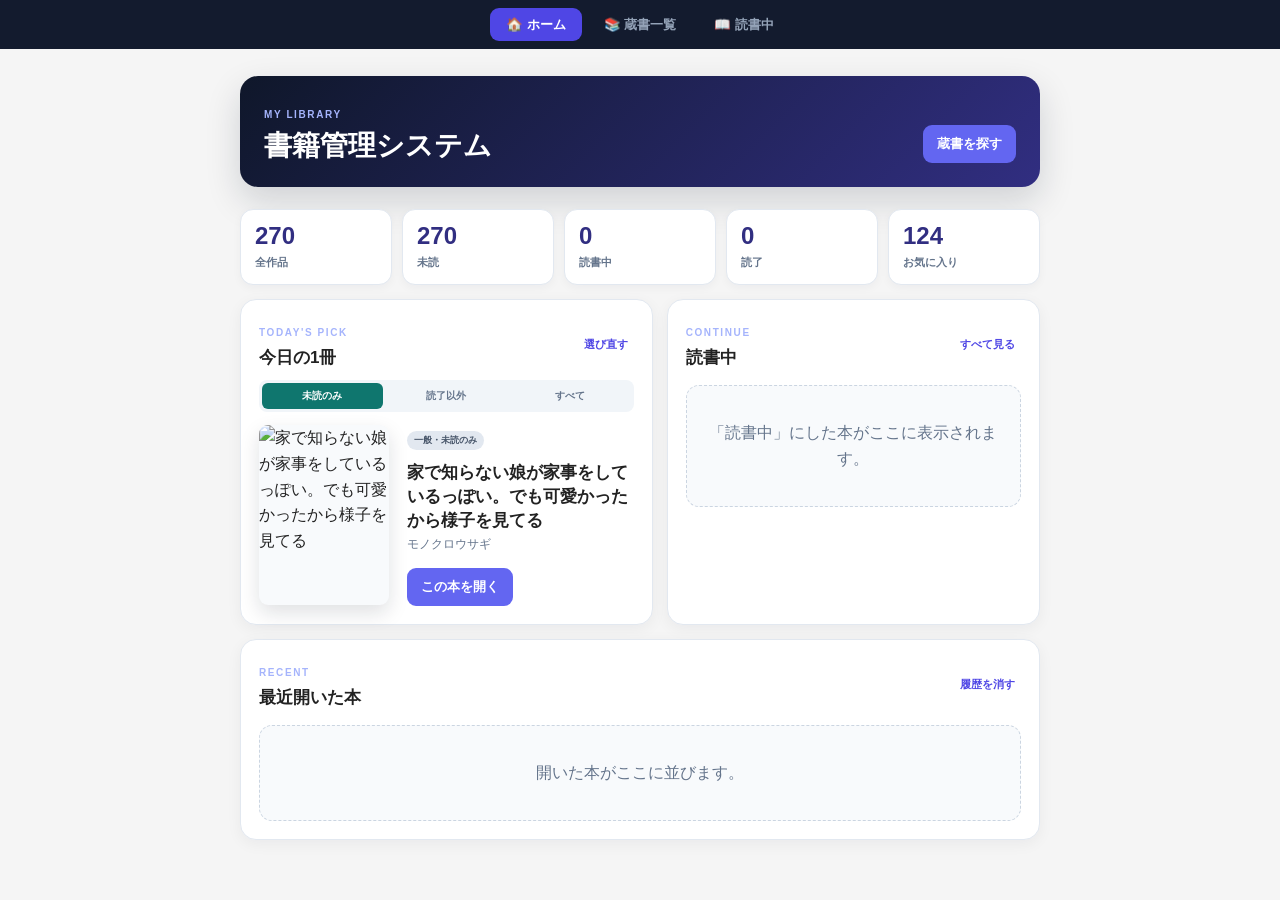
==== commit 00f522a1: "2026年9月20日 11:10" ====
--- a/index.html
+++ b/index.html
@@ -5,8 +5,8 @@
     <meta name="viewport" content="width=device-width, initial-scale=1.0">
     <title>書籍マネージャー</title>
     
-    <link rel="stylesheet" href="style.css?v=3.2.0">
-    <script src="script.js?v=3.2.0" defer></script>
+    <link rel="stylesheet" href="style.css?v=3.2.1">
+    <script src="script.js?v=3.2.2" defer></script>
     
     <style>
         /* 詳細画面が表示されているときは、検索ボタンを隠す */
@@ -200,6 +200,8 @@
             font-weight: bold;
             line-height: 1.3;
             color: #1e293b;
+            white-space: normal !important;
+            text-overflow: clip !important;
             margin-bottom: 2px;
             min-height: 2.6em;
             max-height: 2.6em;
@@ -370,7 +372,7 @@
 <main>
     <section id="home-view" class="app-page" style="display:none;">
         <div class="page-heading">
-            <div><span class="eyebrow">MY LIBRARY</span><h2>今日も、本のある時間を。</h2></div>
+            <div><span class="eyebrow">MY LIBRARY</span><h2>書籍管理システム</h2></div>
             <button type="button" class="primary-btn" onclick="navigateApp('library')">蔵書を探す</button>
         </div>
         <div id="dashboard-stats" class="dashboard-stats"></div>
